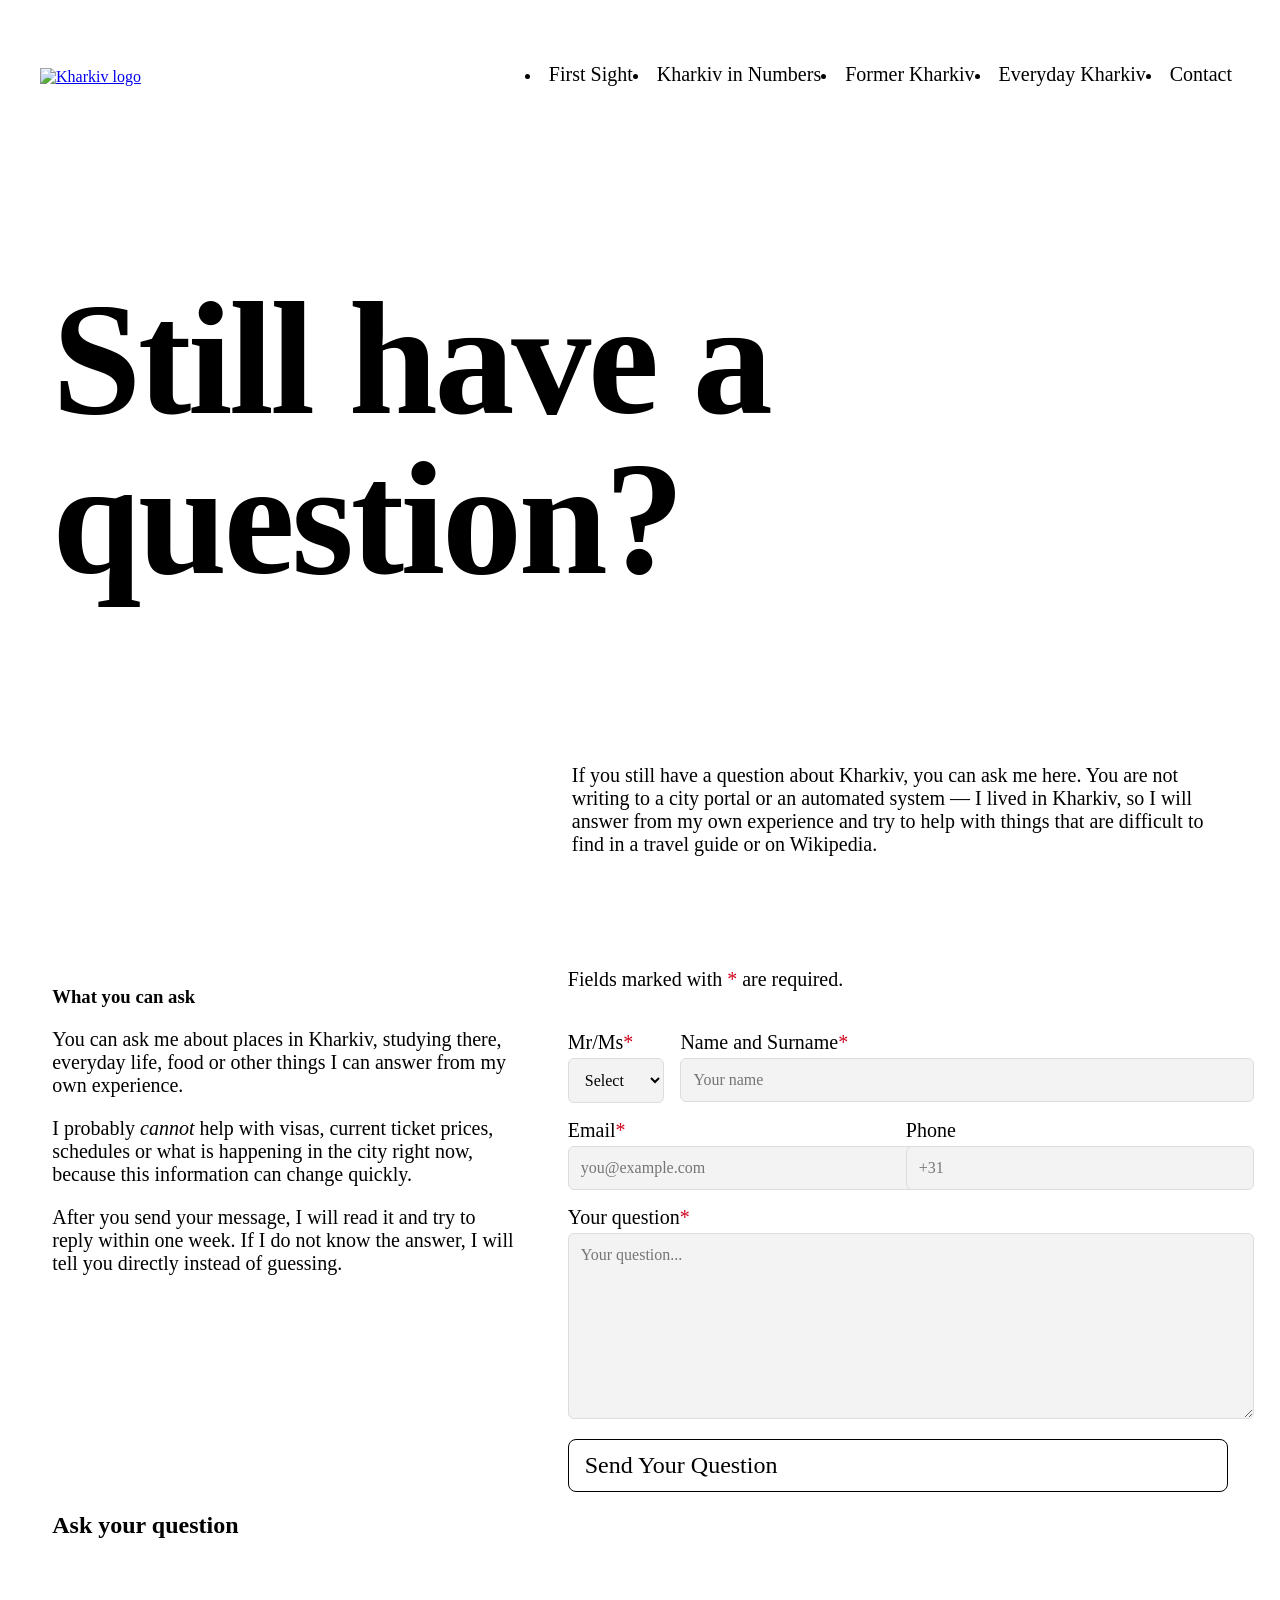
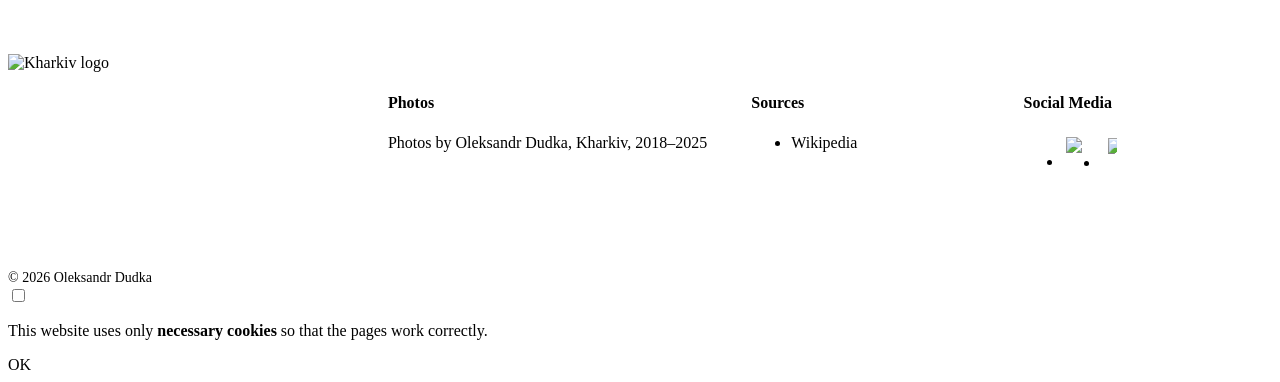
==== contact.html @ 00bf94aa "Add contact page HTML with form" ====
<!DOCTYPE html>
<html lang="en">
<head>
	<meta charset="utf-8" />
	<meta name="viewport" content="width=device-width, initial-scale=1" />
	<meta name="author" content="Oleksandr Dudka" />
	<meta name="description" content="Ask me a question about Kharkiv: places, studying there, everyday life or food. I lived in Kharkiv and will answer from my own experience." />
	<meta name="keywords" content="Kharkiv contact, ask a question, Kharkiv advice, studying in Kharkiv, Oleksandr Dudka" />
	<title>Still Have a Question? - Contact</title>
	<link rel="icon" type="image/png" href="img/favicon.png" />
	<link rel="preconnect" href="https://fonts.googleapis.com" />
	<link rel="preconnect" href="https://fonts.gstatic.com" crossorigin="anonymous" />
	<link rel="stylesheet" type="text/css" href="https://fonts.googleapis.com/css2?family=Manrope:wght@400;500&amp;family=Space+Grotesk:wght@400;500;700&amp;display=swap" />
	<link rel="stylesheet" type="text/css" href="css/base.css" />
	<link rel="stylesheet" type="text/css" href="css/buttons-links.css" />
	<link rel="stylesheet" type="text/css" href="css/header-footer.css" />
	<link rel="stylesheet" type="text/css" href="css/shared-blocks.css" />
	<link rel="stylesheet" type="text/css" href="css/cookie-banner.css" />
	<link rel="stylesheet" type="text/css" href="css/pages/contact.css" />
</head>
<body>
	<header class="site-header">
		<a class="logo" href="index.html">
			<picture>
				<source media="(max-width: 768px)" srcset="img/logo.png" />
				<img src="img/logo.png" alt="Kharkiv logo" title="Kharkiv - back to the home page" width="220" height="65" />
			</picture>
		</a>
		<nav>
			<input type="checkbox" id="menu-toggle" class="menu-toggle" />
			<label for="menu-toggle" class="menu-button" title="Open the menu">&#9776;</label>
			<ul>
				<li><a href="first-sight.html">First Sight</a></li>
				<li><a href="kharkiv-in-numbers.html">Kharkiv in Numbers</a></li>
				<li><a href="former-kharkiv.html">Former Kharkiv</a></li>
				<li><a href="everyday-kharkiv.html">Everyday Kharkiv</a></li>
				<li><a href="contact.html" class="active">Contact</a></li>
			</ul>
		</nav>
	</header>

	<main>
		<section class="contact-intro">
			<h1>Still have a question?</h1>
			<p>If you still have a question about Kharkiv, you can ask me here. You are not writing to a city portal or an automated system &mdash; I lived in Kharkiv, so I will answer from my own experience and try to help with things that are difficult to find in a travel guide or on Wikipedia.</p>
		</section>

		<section class="contact-main">
			<h2 class="visually-hidden">Ask your question</h2>
			<article>
				<h3 class="visually-hidden">What you can ask</h3>
				<p>You can ask me about places in Kharkiv, studying there, everyday life, food or other things I can answer from my own experience.</p>
				<p>I probably <em>cannot</em> help with visas, current ticket prices, schedules or what is happening in the city right now, because this information can change quickly.</p>
				<p>After you send your message, I will read it and try to reply within one week. If I do not know the answer, I will tell you directly instead of guessing.</p>
			</article>

			<form class="contact-form" action="#" method="post">
				<fieldset>
					<legend>Fields marked with <span class="required">*</span> are required.</legend>
					<p>
						<label for="title">Mr/Ms<span class="required">*</span></label>
						<select id="title" name="title" required>
							<option value="">Select</option>
							<option value="mr">Mr</option>
							<option value="ms">Ms</option>
						</select>
					</p>
					<p class="field-name">
						<label for="name">Name and Surname<span class="required">*</span></label>
						<input type="text" id="name" name="name" placeholder="Your name" required />
					</p>
					<p class="field-email">
						<label for="email">Email<span class="required">*</span></label>
						<input type="email" id="email" name="email" placeholder="you@example.com" required />
					</p>
					<p class="field-phone">
						<label for="phone">Phone</label>
						<input type="tel" id="phone" name="phone" placeholder="+31" />
					</p>
					<p class="field-question">
						<label for="question">Your question<span class="required">*</span></label>
						<textarea id="question" name="question" rows="6" cols="40" placeholder="Your question..." required></textarea>
					</p>
					<p class="field-submit">
						<input type="submit" value="Send Your Question" />
					</p>
				</fieldset>
			</form>
		</section>
	</main>

	<footer class="site-footer">
		<a class="footer-logo" href="index.html"><img src="img/logo.png" alt="Kharkiv logo" title="Kharkiv - back to the home page" width="220" height="65" /></a>
		<section class="footer-photos">
			<h2>Photos</h2>
			<p>Photos by Oleksandr Dudka, Kharkiv, 2018&ndash;2025</p>
		</section>
		<section class="footer-sources">
			<h2>Sources</h2>
			<ul>
				<li><a href="https://en.wikipedia.org/wiki/Kharkiv">Wikipedia</a></li>
			</ul>
		</section>
		<section class="footer-social">
			<h2>Social Media</h2>
			<ul class="social">
				<li><a href="https://www.instagram.com/"><img src="img/instagram.png" alt="Instagram" title="Instagram" width="18" height="18" /></a></li>
				<li><a href="https://www.facebook.com/"><img src="img/facebook.png" alt="Facebook" title="Facebook" width="9" height="16" /></a></li>
			</ul>
		</section>
		<p class="copyright">&copy; 2026 Oleksandr Dudka</p>
	</footer>

	<input type="checkbox" id="cookie-accept" class="cookie-toggle" />
	<aside class="cookie">
		<p>This website uses only <strong>necessary cookies</strong> so that the pages work correctly.</p>
		<label for="cookie-accept">OK</label>
	</aside>
</body>
</html>
---- css/header-footer.css ----
.site-header {
	position: sticky;
	top: 0;
	z-index: 100;
	display: grid;
	grid-template-columns: auto 1fr;
	grid-template-areas: "logo nav";
	align-items: center;
	gap: 1.5rem;
	height: var(--header-height);
	padding: 2rem;
	background-color: rgba(255, 255, 255, 0.8);
	border-bottom-left-radius: 1rem;
	border-bottom-right-radius: 1rem;
}

.site-header.dark {
	background-color: rgba(59, 59, 59, 0.8);
}

.logo {
	grid-area: logo;
}

.logo img {
	width: 13.75rem;
}

.site-header nav {
	grid-area: nav;
}

.menu-toggle {
	position: absolute;
	opacity: 0;
}

.menu-button {
	display: none;
}

.site-header nav > ul {
	display: grid;
	grid-auto-flow: column;
	justify-content: end;
	gap: 0.5rem;
}

.site-header nav a {
	position: relative;
	display: block;
	padding: 0.5rem 0.5rem 0.875rem;
	font-size: 1.25rem;
	line-height: 1;
	color: #000000;
	text-decoration: none;
}

.site-header.dark nav a {
	color: var(--color-white);
}

.site-header nav a::after {
	content: "";
	position: absolute;
	left: 0.5rem;
	bottom: 0;
	width: 0;
	height: 2px;
	background-color: var(--color-primary);
	transition: width 0.3s;
}

.site-header nav a:hover::after,
.site-header nav a.active::after {
	width: calc(100% - 1rem);
}

.site-header nav a:active {
	color: var(--color-primary);
}

.site-footer {
	display: grid;
	grid-template-columns: 2.1fr 2fr 1.45fr 1.5fr;
	grid-template-areas:
		"logo photos sources social"
		"copy copy   copy    copy";
	gap: 2rem;
	padding: 1.75rem var(--page-gutter) 2.5rem 11%;
	border-top: 2px solid var(--color-primary);
}

.footer-logo {
	grid-area: logo;
}

.footer-logo img {
	width: 13.75rem;
}

.footer-photos {
	grid-area: photos;
}

.footer-sources {
	grid-area: sources;
}

.footer-social {
	grid-area: social;
}

.site-footer section {
	padding-top: 1.5rem;
}

.site-footer h2 {
	margin-bottom: 1.25rem;
	font-size: 1rem;
	font-weight: 700;
	line-height: 1.4;
}

.site-footer a {
	color: #000000;
	text-decoration: none;
}

.site-footer a:hover {
	color: var(--color-primary);
	text-decoration: underline;
}

.social {
	display: grid;
	grid-auto-flow: column;
	justify-content: start;
	gap: 0.8rem;
}

.social a {
	display: grid;
	place-items: center;
	width: 1.5rem;
	height: 1.5rem;
}

.copyright {
	grid-area: copy;
	margin: 4rem 0 0;
	font-size: 0.875rem;
}

@media screen and (min-width: 769px) {
	.site-header nav > ul {
		display: grid;
	}
}

@media screen and (max-width: 768px) {
	.site-header,
	.site-header.dark {
		height: 4.5rem;
		padding: 0.75rem 1.25rem;
		background-color: var(--color-white);
		border-radius: 0;
		box-shadow: 0 1px 0 #e2e2e2;
	}

	.site-header.dark nav a {
		color: #000000;
	}

	.site-header nav {
		justify-self: end;
	}

	.logo img {
		width: 7.5rem;
	}

	.menu-button {
		display: block;
		font-size: 1.75rem;
		line-height: 1;
		cursor: pointer;
	}

	.site-header nav > ul {
		position: absolute;
		top: 4.5rem;
		left: 0;
		right: 0;
		display: none;
		grid-auto-flow: row;
		justify-content: stretch;
		padding: 0.5rem 1.25rem 1rem;
		background-color: var(--color-white);
		box-shadow: 0 6px 12px rgba(0, 0, 0, 0.1);
	}

	.menu-toggle:checked ~ ul {
		display: grid;
	}

	.site-header nav a {
		font-size: 1.125rem;
	}

	.site-footer {
		grid-template-columns: 1fr 1fr;
		grid-template-areas:
			"logo   social"
			"photos sources"
			"copy   copy";
		gap: 1.5rem;
		padding: 2rem 1.25rem;
	}

	.footer-logo img {
		width: 9rem;
	}

	.site-footer section {
		padding-top: 0;
	}

	.footer-social {
		justify-self: end;
	}

	.footer-social h2 {
		position: absolute;
		width: 1px;
		height: 1px;
		overflow: hidden;
		clip: rect(0 0 0 0);
	}

	.copyright {
		margin-top: 0;
	}
}

@media screen and (min-width: 769px) and (max-width: 1199px) {
	.site-header {
		padding: 1.5rem;
	}

	.logo img {
		width: 10rem;
	}

	.site-header nav > ul {
		gap: 0;
	}

	.site-header nav a {
		font-size: 1rem;
	}

	.site-footer {
		padding-left: 6%;
		padding-right: 6%;
	}

	.footer-logo img {
		width: 10rem;
	}
}

/* small tablets: from 769px to 1023px the menu does not fit in one row,
	so the burger menu is shown here too (the header keeps its pc look) */
@media screen and (min-width: 769px) and (max-width: 1023px) {
	.site-header nav {
		justify-self: end;
	}

	.menu-button {
		display: block;
		font-size: 2rem;
		line-height: 1;
		cursor: pointer;
	}

	.site-header.dark .menu-button {
		color: #ffffff;
	}

	/* the menu opens under the header as a one-column grid */
	.site-header nav > ul {
		position: absolute;
		top: 100%;
		left: 0;
		right: 0;
		display: none;
		grid-auto-flow: row;
		justify-content: stretch;
		padding: 0.5rem 1.5rem 1rem;
		background-color: #ffffff;
		border-bottom-left-radius: 1rem;
		border-bottom-right-radius: 1rem;
		box-shadow: 0 6px 12px rgba(0, 0, 0, 0.1);
	}

	.site-header.dark nav > ul {
		background-color: rgba(59, 59, 59, 0.95);
	}

	.menu-toggle:checked ~ ul {
		display: grid;
	}

	.site-header nav a {
		font-size: 1.125rem;
	}
}
---- css/shared-blocks.css ----
.hero {
	position: relative;
	display: grid;
	align-content: end;
	margin-top: calc(-1 * var(--header-height));
	padding: 12rem var(--page-gutter) 4rem;
	color: var(--color-white);
	background-color: #3b3b3b;
	background-position: center;
	background-size: cover;
}

.hero h1 {
	max-width: 52rem;
	font-size: 4rem;
	letter-spacing: -0.007em;
}

.highlight {
	display: inline-block;
	padding: 0 0.15em;
	background-color: var(--color-primary-overlay);
	border-radius: var(--radius-md);
}

.section-title {
	justify-self: start;
	margin-bottom: 1.75rem;
	padding-bottom: 0.25rem;
	font-size: 2rem;
	font-weight: 700;
	line-height: 1.5;
	border-bottom-width: 2px;
	border-bottom-style: solid;
	border-bottom-color: var(--color-primary);
}

.section-title .number {
	margin-right: 0.6em;
	font-size: 1.25rem;
	letter-spacing: 0.3125rem;
	color: var(--color-primary);
}

.photo {
	position: relative;
}

.photo img {
	width: 100%;
	object-fit: cover;
}

.photo figcaption {
	position: absolute;
	right: 0.5rem;
	bottom: 0.5rem;
	padding: 0.15rem 0.5rem;
	font-family: var(--font-heading);
	font-size: 1.25rem;
	font-weight: 500;
	color: var(--color-white);
	background-color: var(--color-primary-overlay);
	border-radius: 0.3rem;
}

.rounded img {
	border-radius: var(--radius-md);
}

.stats {
	display: grid;
	grid-template-columns: repeat(4, 1fr);
	gap: 1px;
	margin: 1rem 0;
	color: var(--color-white);
	background-color: rgba(255, 255, 255, 0.6);
}

.stats li {
	display: grid;
	align-content: center;
	padding: 1rem 0.5rem;
	font-family: var(--font-heading);
	font-size: 0.965rem;
	text-align: center;
	background-color: var(--color-primary);
}

.stats strong {
	display: block;
	white-space: nowrap;
	font-size: 3.2rem;
	font-weight: 400;
	line-height: 1.2;
}

@media screen and (max-width: 768px) {
	.hero h1 {
		font-size: 2.25rem;
	}

	.section-title {
		font-size: 1.5rem;
	}

	.hero {
		padding-left: 1.25rem;
		padding-right: 1.25rem;
	}

	.hero {
		margin-top: 0;
	}

	.hero {
		padding-top: 4rem;
		padding-bottom: 2.5rem;
	}

	.stats li {
		padding: 0.5rem 0.25rem;
		font-size: 0.6rem;
	}

	.stats strong {
		font-size: 1.3rem;
	}

	.photo figcaption {
		font-size: 1rem;
	}
}

@media screen and (min-width: 769px) and (max-width: 1199px) {
	.hero {
		padding-left: 6%;
		padding-right: 6%;
	}

	.hero h1 {
		font-size: 3rem;
	}

	.stats strong {
		font-size: 2.4rem;
	}
}

@media screen and (min-width: 481px) and (max-width: 768px) {
	.hero h1 {
		font-size: 3rem;
	}

	.stats li {
		font-size: 0.8rem;
	}

	.stats strong {
		font-size: 2rem;
	}
}
---- css/pages/contact.css ----
.contact-intro {
	display: grid;
	grid-template-columns: 1fr minmax(0, 41rem);
	grid-template-areas:
		"title title"
		".     text";
	margin: 0 3.5%;
	padding-bottom: 4rem;
	border-bottom: 1px solid var(--color-ink);
}

.contact-intro h1 {
	grid-area: title;
	max-width: 70rem;
	font-size: 10rem;
	font-weight: 700;
	line-height: 1;
	letter-spacing: -0.02em;
}

.contact-intro p {
	grid-area: text;
	margin: 2rem 0 0;
	font-size: 1.25rem;
}

.contact-main {
	display: grid;
	grid-template-columns: minmax(0, 34rem) 41.25rem;
	grid-template-areas: "info form";
	justify-content: space-between;
	column-gap: 3rem;
	padding: 3rem 3.5% 6rem;
}

.contact-main article {
	grid-area: info;
}

.contact-main article p {
	font-size: 1.25rem;
}

.contact-form {
	grid-area: form;
}

.contact-form fieldset {
	display: grid;
	grid-template-columns: repeat(6, 1fr);
	gap: 1rem;
	margin: 0;
	padding: 0;
	border: none;
}

.contact-form legend {
	margin-bottom: 2.5rem;
	padding: 0;
	font-size: 1.25rem;
}

.contact-form p {
	margin: 0;
}

.contact-form label {
	display: block;
	margin-bottom: 0.25rem;
	font-size: 1.25rem;
}

.contact-form .required {
	color: #d0021b;
}

.field-name {
	grid-column: span 5;
}

.field-email,
.field-phone {
	grid-column: span 3;
}

.field-question,
.field-submit {
	grid-column: span 6;
}

.contact-form input,
.contact-form select,
.contact-form textarea {
	width: 100%;
	padding: 0.75rem;
	font-family: var(--font-body);
	font-size: 1rem;
	color: var(--color-ink);
	background-color: #f3f3f3;
	border-width: 1px;
	border-style: solid;
	border-color: #dddddd;
	border-radius: 0.375rem;
}

.contact-form input:focus,
.contact-form select:focus,
.contact-form textarea:focus {
	border-color: var(--color-primary);
	outline: 2px solid rgba(56, 121, 34, 0.3);
}

.contact-form textarea {
	height: 10rem;
	resize: vertical;
}

.contact-form input[type="submit"] {
	padding: 0.75rem 1rem;
	font-family: var(--font-heading);
	font-size: 1.5rem;
	text-align: left;
	color: var(--color-white);
	background-color: var(--color-primary);
	background-image: url("../../img/arrow.svg");
	background-position: right 1rem center;
	background-repeat: no-repeat;
	border-color: var(--color-primary);
	border-radius: 0.5rem;
	cursor: pointer;
}

.contact-form input[type="submit"]:hover {
	background-color: var(--color-primary-hover);
}

.contact-form input[type="submit"]:active {
	background-color: var(--color-primary-active);
}

@media screen and (max-width: 768px) {
	.contact-intro {
		grid-template-columns: 1fr;
		grid-template-areas:
			"title"
			"text";
		margin: 0 1.25rem;
	}

	.contact-intro h1 {
		font-size: 3.75rem;
	}

	.contact-main {
		grid-template-areas:
			"info"
			"form";
	}

	.contact-form fieldset {
		grid-template-columns: 1fr;
	}

	.field-name,
	.field-email,
	.field-phone,
	.field-question,
	.field-submit {
		grid-column: auto;
	}

	.contact-form input[type="submit"] {
		font-size: 1.125rem;
	}
}

@media screen and (min-width: 769px) and (max-width: 1199px) {
	.contact-intro h1 {
		font-size: 6.5rem;
	}

	.contact-main {
		grid-template-columns: minmax(0, 1fr) minmax(0, 1.4fr);
	}

	.contact-form legend,
	.contact-form label {
		font-size: 1rem;
	}

	.contact-form input[type="submit"] {
		font-size: 1.25rem;
	}
}
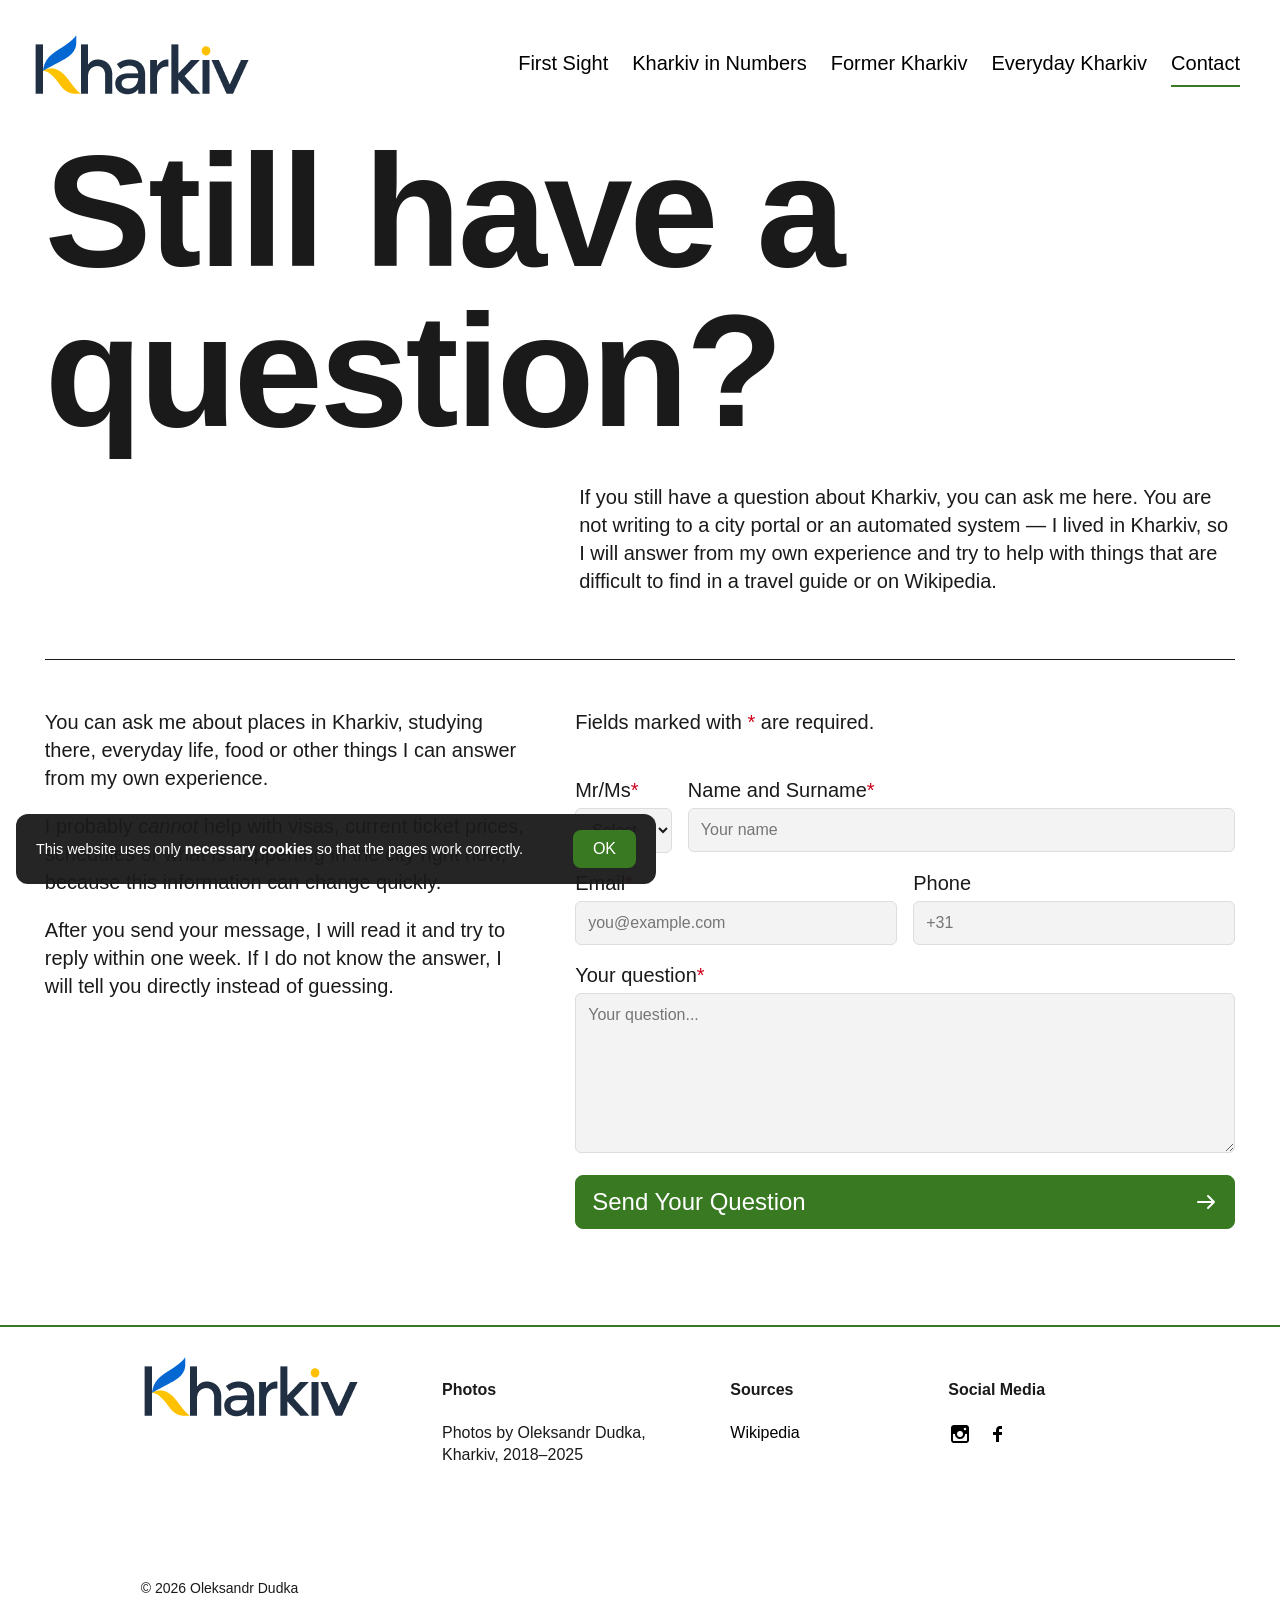
==== commit 21629d5b: "Show thank-you message after sending the contact form The form had action="#" and method="post", whi" ====
--- a/contact.html
+++ b/contact.html
@@ -54,7 +54,13 @@
 				<p>After you send your message, I will read it and try to reply within one week. If I do not know the answer, I will tell you directly instead of guessing.</p>
 			</article>
 
-			<form class="contact-form" action="#" method="post">
+			<section id="thanks" class="thanks">
+				<h3>Thank you for your question!</h3>
+				<p>Your message has been sent. I will read it and try to reply within one week.</p>
+				<a class="button" href="contact.html">Ask another question</a>
+			</section>
+
+			<form class="contact-form" action="contact.html#thanks" method="get">
 				<fieldset>
 					<legend>Fields marked with <span class="required">*</span> are required.</legend>
 					<p>
--- a/css/base.css
+++ b/css/base.css
@@ -0,0 +1,78 @@
+:root {
+	--color-primary: #387922;
+	--color-primary-hover: #2a5c19;
+	--color-primary-active: #1d4211;
+	--color-primary-overlay: rgba(56, 121, 34, 0.74);
+	--color-ink: #1a1a1a;
+	--color-white: #ffffff;
+
+	--font-heading: "Space Grotesk", Arial, sans-serif;
+	--font-body: "Manrope", Arial, sans-serif;
+
+	--radius-md: 0.75rem;
+	--header-height: 8.1875rem;
+	--page-gutter: 10.9%;
+}
+
+* {
+	box-sizing: border-box;
+}
+
+html {
+	scroll-behavior: smooth;
+}
+
+body {
+	margin: 0;
+	font-family: var(--font-body);
+	font-size: 1rem;
+	line-height: 1.4;
+	color: var(--color-ink);
+	background-color: var(--color-white);
+}
+
+h1, h2, h3, h4 {
+	margin: 0;
+	font-family: var(--font-heading);
+	font-weight: 500;
+	line-height: 1.1;
+}
+
+p {
+	margin: 0 0 1em;
+}
+
+img {
+	display: block;
+	max-width: 100%;
+	height: auto;
+}
+
+ul {
+	margin: 0;
+	padding: 0;
+	list-style: none;
+}
+
+figure {
+	margin: 0;
+}
+
+.accent {
+	color: var(--color-primary);
+}
+
+.visually-hidden {
+	position: absolute;
+	width: 1px;
+	height: 1px;
+	overflow: hidden;
+	clip: rect(0 0 0 0);
+	white-space: nowrap;
+}
+
+@media screen and (max-width: 768px) {
+	body {
+		font-size: 0.9375rem;
+	}
+}
--- a/css/buttons-links.css
+++ b/css/buttons-links.css
@@ -0,0 +1,50 @@
+a {
+	color: var(--color-primary);
+}
+
+a:visited {
+	color: var(--color-primary-hover);
+}
+
+a:hover {
+	color: var(--color-ink);
+}
+
+a:active {
+	color: #f5c400;
+}
+
+.button,
+.button:visited {
+	display: inline-block;
+	padding: 0.625rem 1.25rem;
+	min-width: 13.375rem;
+	font-family: var(--font-heading);
+	font-size: 1.5rem;
+	line-height: 1.5;
+	letter-spacing: -0.016em;
+	text-align: center;
+	text-decoration: none;
+	color: var(--color-white);
+	background-color: var(--color-primary);
+	border-radius: var(--radius-md);
+	transition: background-color 0.3s;
+}
+
+.button:hover {
+	color: var(--color-white);
+	background-color: var(--color-primary-hover);
+}
+
+.button:active {
+	color: var(--color-white);
+	background-color: var(--color-primary-active);
+}
+
+@media screen and (max-width: 768px) {
+	.button,
+	.button:visited {
+		min-width: 0;
+		font-size: 1.125rem;
+	}
+}
--- a/css/header-footer.css
+++ b/css/header-footer.css
@@ -269,50 +269,3 @@
 		width: 10rem;
 	}
 }
-
-/* small tablets: from 769px to 1023px the menu does not fit in one row,
-	so the burger menu is shown here too (the header keeps its pc look) */
-@media screen and (min-width: 769px) and (max-width: 1023px) {
-	.site-header nav {
-		justify-self: end;
-	}
-
-	.menu-button {
-		display: block;
-		font-size: 2rem;
-		line-height: 1;
-		cursor: pointer;
-	}
-
-	.site-header.dark .menu-button {
-		color: #ffffff;
-	}
-
-	/* the menu opens under the header as a one-column grid */
-	.site-header nav > ul {
-		position: absolute;
-		top: 100%;
-		left: 0;
-		right: 0;
-		display: none;
-		grid-auto-flow: row;
-		justify-content: stretch;
-		padding: 0.5rem 1.5rem 1rem;
-		background-color: #ffffff;
-		border-bottom-left-radius: 1rem;
-		border-bottom-right-radius: 1rem;
-		box-shadow: 0 6px 12px rgba(0, 0, 0, 0.1);
-	}
-
-	.site-header.dark nav > ul {
-		background-color: rgba(59, 59, 59, 0.95);
-	}
-
-	.menu-toggle:checked ~ ul {
-		display: grid;
-	}
-
-	.site-header nav a {
-		font-size: 1.125rem;
-	}
-}
--- a/css/shared-blocks.css
+++ b/css/shared-blocks.css
@@ -96,20 +96,50 @@
 }
 
 @media screen and (max-width: 768px) {
-	.hero h1 {
+	.hero h1,
+	.page-intro h1 {
 		font-size: 2.25rem;
+	}
+
+	.home-hero p,
+	.home-intro p,
+	.home-everyday p,
+	.page-intro p,
+	.sight-content p,
+	.sight-content p.small,
+	.numbers-hero p,
+	.compare p,
+	.metro p,
+	.founded p,
+	.why .lead,
+	.why article p,
+	.everyday-intro p,
+	.story p,
+	.contact-intro p,
+	.contact-main article p {
+		font-size: 1rem;
 	}
 
 	.section-title {
 		font-size: 1.5rem;
 	}
 
-	.hero {
+	.hero,
+	.home-intro,
+	.page-intro,
+	.numbers-table,
+	.founded,
+	.students,
+	.everyday-intro,
+	.story,
+	.gallery,
+	.why {
 		padding-left: 1.25rem;
 		padding-right: 1.25rem;
 	}
 
-	.hero {
+	.hero,
+	.former-hero {
 		margin-top: 0;
 	}
 
@@ -118,6 +148,12 @@
 		padding-bottom: 2.5rem;
 	}
 
+	.home-hero,
+	.numbers-hero {
+		min-height: 0;
+		padding-top: 4.5rem;
+	}
+
 	.stats li {
 		padding: 0.5rem 0.25rem;
 		font-size: 0.6rem;
@@ -127,28 +163,52 @@
 		font-size: 1.3rem;
 	}
 
+	.home-everyday,
+	.compare,
+	.metro,
+	.contact-main {
+		grid-template-columns: 1fr;
+		row-gap: 1.5rem;
+		padding: 2rem 1.25rem;
+	}
+
 	.photo figcaption {
 		font-size: 1rem;
 	}
 }
 
 @media screen and (min-width: 769px) and (max-width: 1199px) {
-	.hero {
+	.hero,
+	.home-intro,
+	.page-intro,
+	.students,
+	.numbers-table,
+	.founded {
 		padding-left: 6%;
 		padding-right: 6%;
 	}
 
-	.hero h1 {
+	.hero h1,
+	.page-intro h1 {
 		font-size: 3rem;
 	}
 
 	.stats strong {
 		font-size: 2.4rem;
 	}
+
+	.home-everyday,
+	.compare,
+	.metro {
+		grid-template-columns: minmax(0, 1fr) 16rem;
+		padding-left: 6%;
+		padding-right: 6%;
+	}
 }
 
 @media screen and (min-width: 481px) and (max-width: 768px) {
-	.hero h1 {
+	.hero h1,
+	.page-intro h1 {
 		font-size: 3rem;
 	}
 
@@ -159,4 +219,10 @@
 	.stats strong {
 		font-size: 2rem;
 	}
-}
+
+	.home-photo img,
+	.everyday-wide img,
+	.former-hero img {
+		height: 22rem;
+	}
+}
--- a/css/cookie-banner.css
+++ b/css/cookie-banner.css
@@ -0,0 +1,49 @@
+.cookie-toggle {
+	position: absolute;
+	opacity: 0;
+}
+
+.cookie {
+	position: fixed;
+	left: 1rem;
+	bottom: 1rem;
+	z-index: 9999;
+	display: grid;
+	grid-template-columns: 1fr auto;
+	align-items: center;
+	gap: 1rem;
+	width: 40rem;
+	max-width: 95%;
+	padding: 1rem 1.25rem;
+	color: var(--color-white);
+	background-color: rgba(26, 26, 26, 0.95);
+	border-radius: var(--radius-md);
+}
+
+.cookie p {
+	margin: 0;
+	font-size: 0.9rem;
+}
+
+.cookie label {
+	padding: 0.5rem 1.25rem;
+	font-family: var(--font-heading);
+	background-color: var(--color-primary);
+	border-radius: 0.5rem;
+	cursor: pointer;
+}
+
+.cookie label:hover {
+	background-color: var(--color-primary-hover);
+}
+
+.cookie-toggle:checked + .cookie {
+	display: none;
+}
+
+@media screen and (max-width: 768px) {
+	.cookie {
+		grid-template-columns: 1fr;
+		justify-items: start;
+	}
+}
--- a/css/pages/contact.css
+++ b/css/pages/contact.css
@@ -192,3 +192,75 @@
 		font-size: 1.25rem;
 	}
 }
+
+
+/* rules for this page from the shared media queries: they are here,
+	after the normal rules of the page, so they are not overridden */
+@media screen and (max-width: 768px) {
+	.contact-intro p {
+		font-size: 1rem;
+	}
+
+	.contact-main article p {
+		font-size: 1rem;
+	}
+
+	.contact-main {
+		grid-template-columns: 1fr;
+		row-gap: 1.5rem;
+		padding: 2rem 1.25rem;
+	}
+}
+
+/* tablet: Mr/Ms gets 2 of the 6 columns so the select is wide enough */
+@media screen and (min-width: 769px) and (max-width: 1199px) {
+	.contact-form fieldset > p:first-of-type {
+		grid-column: span 2;
+	}
+
+	.field-name {
+		grid-column: span 4;
+	}
+}
+
+/* message after sending the form. The form sends the visitor to
+	contact.html#thanks, so this section becomes the :target and is shown,
+	and the form right after it (sibling selector +) is hidden */
+.thanks {
+	display: none;
+	grid-area: form;
+	align-self: start;
+	padding: 2rem;
+	color: #ffffff;
+	background-color: #387922;
+	border-radius: 0.75rem;
+	scroll-margin-top: 9rem;
+}
+
+.thanks h3 {
+	margin-bottom: 1rem;
+	font-size: 2rem;
+}
+
+.thanks p {
+	font-size: 1.25rem;
+}
+
+.thanks .button,
+.thanks .button:visited {
+	color: #387922;
+	background-color: #ffffff;
+}
+
+.thanks .button:hover {
+	color: #ffffff;
+	background-color: #1d4211;
+}
+
+.thanks:target {
+	display: block;
+}
+
+.thanks:target + .contact-form {
+	display: none;
+}
